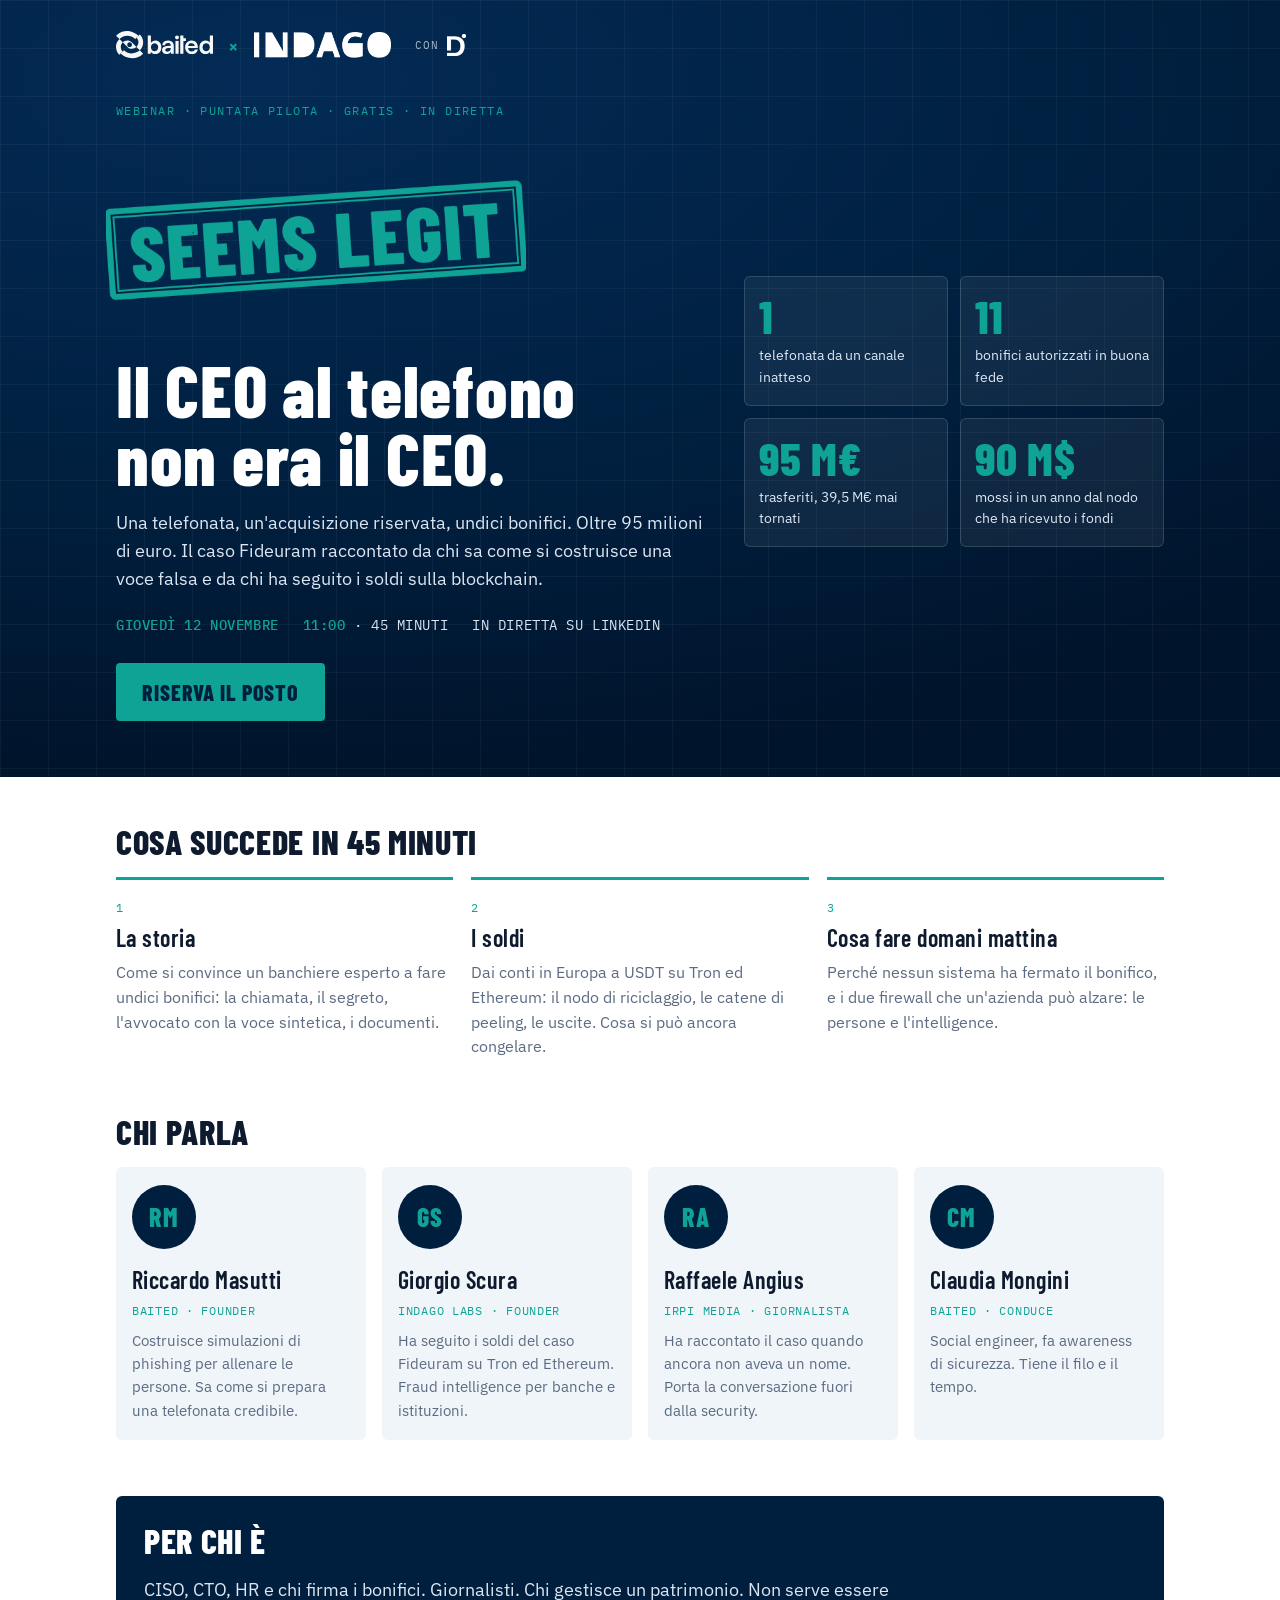
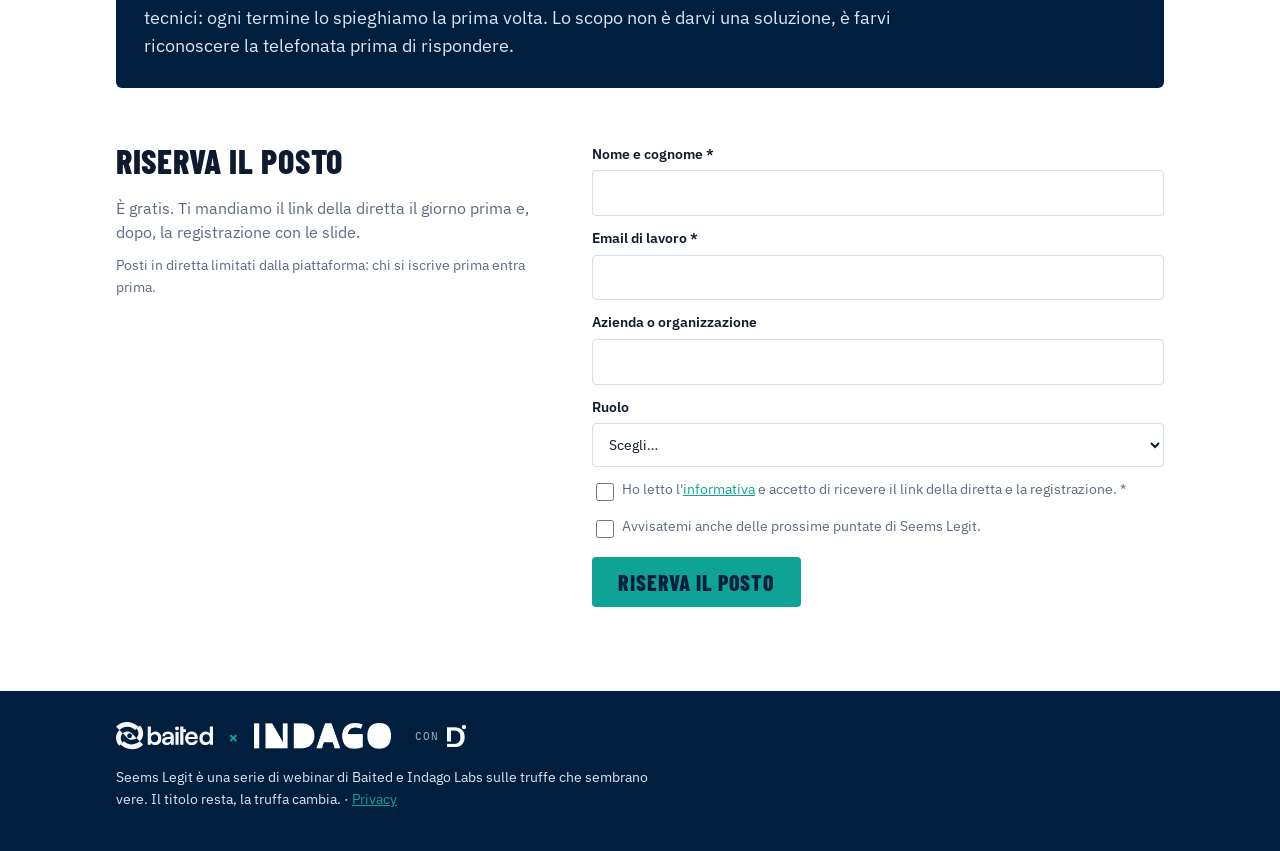
==== index.html @ a0cdb26d "Landing Seems Legit, puntata pilota 12/11: pagina, modulo, privacy" ====
<!doctype html>
<html lang="it"><head><meta charset="utf-8"><meta name="viewport" content="width=device-width, initial-scale=1, viewport-fit=cover">
<title>Seems Legit · Il CEO al telefono non era il CEO</title>
<meta name="description" content="Webinar gratuito, giovedì 12 novembre alle 11:00: il caso Fideuram raccontato da chi sa come si costruisce una voce falsa e da chi ha seguito i soldi. Baited × Indago Labs.">
<meta property="og:title" content="Seems Legit · Il CEO al telefono non era il CEO">
<meta property="og:description" content="Webinar gratuito, 12 novembre ore 11:00. Una telefonata, 11 bonifici, 95 milioni. Baited × Indago Labs, con Decripto.">
<meta property="og:image" content="og.png"><meta property="og:type" content="website">
<link rel="stylesheet" href="https://fonts.googleapis.com/css2?family=Barlow+Condensed:wght@600;800&family=IBM+Plex+Sans:wght@400;500;600&family=IBM+Plex+Mono:wght@400;500&display=swap">
<link rel="stylesheet" href="stile.css?v=20261022a">
</head><body>
<header class="hero">
  <div class="wrap">
    <div class="brands"><img src="loghi/baited-logo-white.svg" alt="Baited" class="l-baited"><span class="x">×</span><img src="loghi/indago-logo-white.png" alt="Indago Labs" class="l-indago"><span class="con">con <img src="loghi/decripto-glifo-bianco.png" alt="Decripto"></span></div>
    <div class="hero-grid">
      <div>
        <p class="eyebrow">Webinar · puntata pilota · gratis · in diretta</p>
        <img src="loghi/timbro.png" alt="Seems Legit" class="stamp">
        <h1>Il CEO al telefono<br>non era il CEO.</h1>
        <p class="sub">Una telefonata, un'acquisizione riservata, undici bonifici. Oltre 95 milioni di euro. Il caso Fideuram raccontato da chi sa come si costruisce una voce falsa e da chi ha seguito i soldi sulla blockchain.</p>
        <div class="when"><span><b>Giovedì 12 novembre</b></span><span><b>11:00</b> · 45 minuti</span><span>In diretta su LinkedIn</span></div>
        <a class="btn" href="#iscriviti">Riserva il posto</a>
      </div>
      <div class="numbers">
        <div><b>1</b><span>telefonata da un canale inatteso</span></div>
        <div><b>11</b><span>bonifici autorizzati in buona fede</span></div>
        <div><b>95 M€</b><span>trasferiti, 39,5 M€ mai tornati</span></div>
        <div><b>90 M$</b><span>mossi in un anno dal nodo che ha ricevuto i fondi</span></div>
      </div>
    </div>
  </div>
</header>

<main>
<section class="wrap sec">
  <h2>Cosa succede in 45 minuti</h2>
  <div class="cols">
    <div class="col"><span class="k">1</span><h3>La storia</h3><p>Come si convince un banchiere esperto a fare undici bonifici: la chiamata, il segreto, l'avvocato con la voce sintetica, i documenti.</p></div>
    <div class="col"><span class="k">2</span><h3>I soldi</h3><p>Dai conti in Europa a USDT su Tron ed Ethereum: il nodo di riciclaggio, le catene di peeling, le uscite. Cosa si può ancora congelare.</p></div>
    <div class="col"><span class="k">3</span><h3>Cosa fare domani mattina</h3><p>Perché nessun sistema ha fermato il bonifico, e i due firewall che un'azienda può alzare: le persone e l'intelligence.</p></div>
  </div>
</section>

<section class="wrap sec">
  <h2>Chi parla</h2>
  <div class="people">
    <div class="p"><div class="ava">RM</div><h3>Riccardo Masutti</h3><p class="r">Baited · founder</p><p>Costruisce simulazioni di phishing per allenare le persone. Sa come si prepara una telefonata credibile.</p></div>
    <div class="p"><div class="ava">GS</div><h3>Giorgio Scura</h3><p class="r">Indago Labs · founder</p><p>Ha seguito i soldi del caso Fideuram su Tron ed Ethereum. Fraud intelligence per banche e istituzioni.</p></div>
    <div class="p"><div class="ava">RA</div><h3>Raffaele Angius</h3><p class="r">IRPI Media · giornalista</p><p>Ha raccontato il caso quando ancora non aveva un nome. Porta la conversazione fuori dalla security.</p></div>
    <div class="p"><div class="ava">CM</div><h3>Claudia Mongini</h3><p class="r">Baited · conduce</p><p>Social engineer, fa awareness di sicurezza. Tiene il filo e il tempo.</p></div>
  </div>
</section>

<section class="wrap sec who">
  <div class="box">
    <h2>Per chi è</h2>
    <p>CISO, CTO, HR e chi firma i bonifici. Giornalisti. Chi gestisce un patrimonio. Non serve essere tecnici: ogni termine lo spieghiamo la prima volta. Lo scopo non è darvi una soluzione, è farvi riconoscere la telefonata prima di rispondere.</p>
  </div>
</section>

<section class="wrap sec" id="iscriviti">
  <div class="form-grid">
    <div>
      <h2>Riserva il posto</h2>
      <p>È gratis. Ti mandiamo il link della diretta il giorno prima e, dopo, la registrazione con le slide.</p>
      <p class="small">Posti in diretta limitati dalla piattaforma: chi si iscrive prima entra prima.</p>
    </div>
    <form id="modulo" novalidate>
      <label for="nome">Nome e cognome *<input id="nome" name="nome" type="text" required autocomplete="name"></label>
      <label for="email">Email di lavoro *<input id="email" name="email" type="email" required autocomplete="email"></label>
      <label for="azienda">Azienda o organizzazione<input id="azienda" name="azienda" type="text" autocomplete="organization"></label>
      <label for="ruolo">Ruolo<select id="ruolo" name="ruolo"><option value="">Scegli…</option><option>CISO / sicurezza</option><option>CTO / IT</option><option>HR</option><option>Direzione / amministrazione</option><option>Finanza / tesoreria</option><option>Giornalista</option><option>Privato / investitore</option><option>Altro</option></select></label>
      <label class="chk"><input id="consenso" name="consenso" type="checkbox" required> <span>Ho letto l'<a href="privacy.html">informativa</a> e accetto di ricevere il link della diretta e la registrazione. *</span></label>
      <label class="chk"><input id="news" name="news" type="checkbox"> <span>Avvisatemi anche delle prossime puntate di Seems Legit.</span></label>
      <button class="btn" type="submit" id="invia">Riserva il posto</button>
      <p class="esito" id="esito" hidden></p>
    </form>
  </div>
</section>
</main>

<footer>
  <div class="wrap">
    <div class="brands dark"><img src="loghi/baited-logo-white.svg" alt="Baited" class="l-baited"><span class="x">×</span><img src="loghi/indago-logo-white.png" alt="Indago Labs" class="l-indago"><span class="con">con <img src="loghi/decripto-glifo-bianco.png" alt="Decripto"></span></div>
    <p>Seems Legit è una serie di webinar di Baited e Indago Labs sulle truffe che sembrano vere. Il titolo resta, la truffa cambia. · <a href="privacy.html">Privacy</a></p>
  </div>
</footer>
<script src="config.js?v=20261022a"></script>
<script src="modulo.js?v=20261022a"></script>
</body></html>
---- stile.css ----
:root{--navy:#001F3F;--navy2:#032B55;--teal:#0FA396;--ice:#F0F5FA;--ink:#0E1B2E;--muted:#5B6B82;--line:#D6DEE8;--white:#fff;
--display:"Barlow Condensed","Arial Narrow",sans-serif;--body:"IBM Plex Sans",system-ui,sans-serif;--mono:"IBM Plex Mono",ui-monospace,monospace}
*{box-sizing:border-box}
html{color-scheme:light}
body{margin:0;background:var(--white);color:var(--ink);font-family:var(--body);font-size:16px;line-height:1.55}
.wrap{max-width:1080px;margin:0 auto;padding-left:max(16px,env(safe-area-inset-left,0px));padding-right:max(16px,env(safe-area-inset-right,0px))}
.hero{background:radial-gradient(120% 90% at 20% 10%,var(--navy2),var(--navy) 60%,#00142B);color:#fff;padding-block:28px 56px;position:relative;overflow:hidden}
.hero::before{content:"";position:absolute;inset:0;background-image:linear-gradient(rgba(255,255,255,.045) 1px,transparent 1px),linear-gradient(90deg,rgba(255,255,255,.045) 1px,transparent 1px);background-size:48px 48px;pointer-events:none}
.hero .wrap{position:relative}
.brands{display:flex;align-items:center;gap:16px;flex-wrap:wrap}
.brands .l-baited{height:28px}
.brands .l-indago{height:26px}
.brands .x{font-family:var(--display);color:var(--teal);font-size:22px;font-weight:600}
.brands .con{font-family:var(--mono);font-size:11px;letter-spacing:.1em;text-transform:uppercase;color:rgba(240,245,250,.7);display:flex;align-items:center;gap:8px;margin-left:8px}
.brands .con img{height:22px}
.hero-grid{display:grid;grid-template-columns:1.4fr 1fr;gap:40px;align-items:center;margin-top:40px}
.eyebrow{font-family:var(--mono);font-size:12px;letter-spacing:.12em;text-transform:uppercase;color:var(--teal);margin:0 0 14px}
.stamp{width:min(420px,80%);height:auto;display:block;margin:0 0 10px -10px}
h1{font-family:var(--display);font-weight:800;font-size:clamp(40px,6.5vw,72px);line-height:.95;margin:0;letter-spacing:.01em;text-wrap:balance}
.sub{font-size:18px;color:#DCE6F2;max-width:58ch;margin:18px 0 0}
.when{display:flex;flex-wrap:wrap;gap:8px 24px;font-family:var(--mono);font-size:14px;color:#DCE6F2;margin:22px 0 26px;letter-spacing:.04em;text-transform:uppercase}
.when b{color:var(--teal);font-weight:500}
.btn{display:inline-block;background:var(--teal);color:var(--navy);font-family:var(--display);font-weight:800;font-size:22px;letter-spacing:.04em;text-transform:uppercase;padding:12px 26px;border-radius:4px;text-decoration:none;border:0;cursor:pointer}
.btn:hover{filter:brightness(1.08)} .btn:focus-visible{outline:3px solid #fff;outline-offset:2px}
.numbers{display:grid;grid-template-columns:1fr 1fr;gap:12px}
.numbers div{background:rgba(255,255,255,.06);border:1px solid rgba(255,255,255,.14);border-radius:6px;padding:16px 14px;min-width:0}
.numbers b{display:block;font-family:var(--display);font-weight:800;font-size:46px;line-height:1;color:var(--teal);letter-spacing:.01em}
.numbers span{display:block;font-size:14px;color:#DCE6F2;margin-top:6px}
.sec{padding-block:48px 8px}
h2{font-family:var(--display);font-weight:800;font-size:34px;text-transform:uppercase;letter-spacing:.02em;margin:0 0 18px;line-height:1}
h3{font-family:var(--display);font-weight:600;font-size:24px;margin:0 0 4px;letter-spacing:.02em}
.cols{display:grid;grid-template-columns:repeat(3,1fr);gap:18px}
.col{border-top:3px solid var(--teal);padding-top:14px;min-width:0}
.col .k{font-family:var(--mono);font-size:12px;color:var(--teal);letter-spacing:.1em}
.col p{margin:4px 0 0;color:var(--muted)}
.people{display:grid;grid-template-columns:repeat(4,1fr);gap:16px}
.p{background:var(--ice);border-radius:6px;padding:18px 16px;min-width:0}
.ava{width:64px;height:64px;border-radius:50%;background:var(--navy);color:var(--teal);font-family:var(--display);font-weight:800;font-size:26px;display:flex;align-items:center;justify-content:center;margin-bottom:12px;letter-spacing:.04em}
.p .r{font-family:var(--mono);font-size:12px;color:var(--teal);letter-spacing:.06em;text-transform:uppercase;margin:0 0 8px}
.p p{margin:0;font-size:15px;color:var(--muted)}
.who .box{background:var(--navy);color:#fff;border-radius:6px;padding:28px 28px}
.who .box p{margin:0;font-size:18px;max-width:70ch;color:#DCE6F2}
.form-grid{display:grid;grid-template-columns:1fr 1.3fr;gap:36px;padding-bottom:56px}
.form-grid p{color:var(--muted);margin:0 0 10px}
.small{font-size:14px}
form{display:grid;gap:12px}
label{display:grid;gap:5px;font-weight:600;font-size:14px}
input[type=text],input[type=email],select{font:inherit;font-weight:400;padding:11px 12px;border:1.5px solid var(--line);border-radius:4px;background:#fff;color:var(--ink);min-width:0;width:100%}
input:focus-visible,select:focus-visible{outline:3px solid var(--teal);outline-offset:1px;border-color:var(--teal)}
.chk{grid-template-columns:auto 1fr;align-items:start;font-weight:400;color:var(--muted)}
.chk input{margin-top:4px;width:18px;height:18px;accent-color:var(--teal)}
.chk a{color:var(--teal)}
form .btn{justify-self:start;margin-top:4px}
.esito{padding:12px 14px;border-radius:4px;background:var(--ice);color:var(--ink);font-size:15px;margin:0}
.esito.ok{background:#E4F3EA;color:#1E6B40}
.esito.err{background:#FBE4E1;color:#8E2A22}
footer{background:var(--navy);color:#DCE6F2;padding-block:28px 40px;margin-top:20px}
footer p{margin:14px 0 0;font-size:14px;max-width:70ch}
footer a{color:var(--teal)}
@media (max-width:860px){.hero-grid,.form-grid{grid-template-columns:1fr}.cols{grid-template-columns:1fr}.people{grid-template-columns:1fr 1fr}}
@media (max-width:480px){.people{grid-template-columns:1fr}.numbers b{font-size:38px}}
@media (prefers-reduced-motion:reduce){*{transition:none!important}}
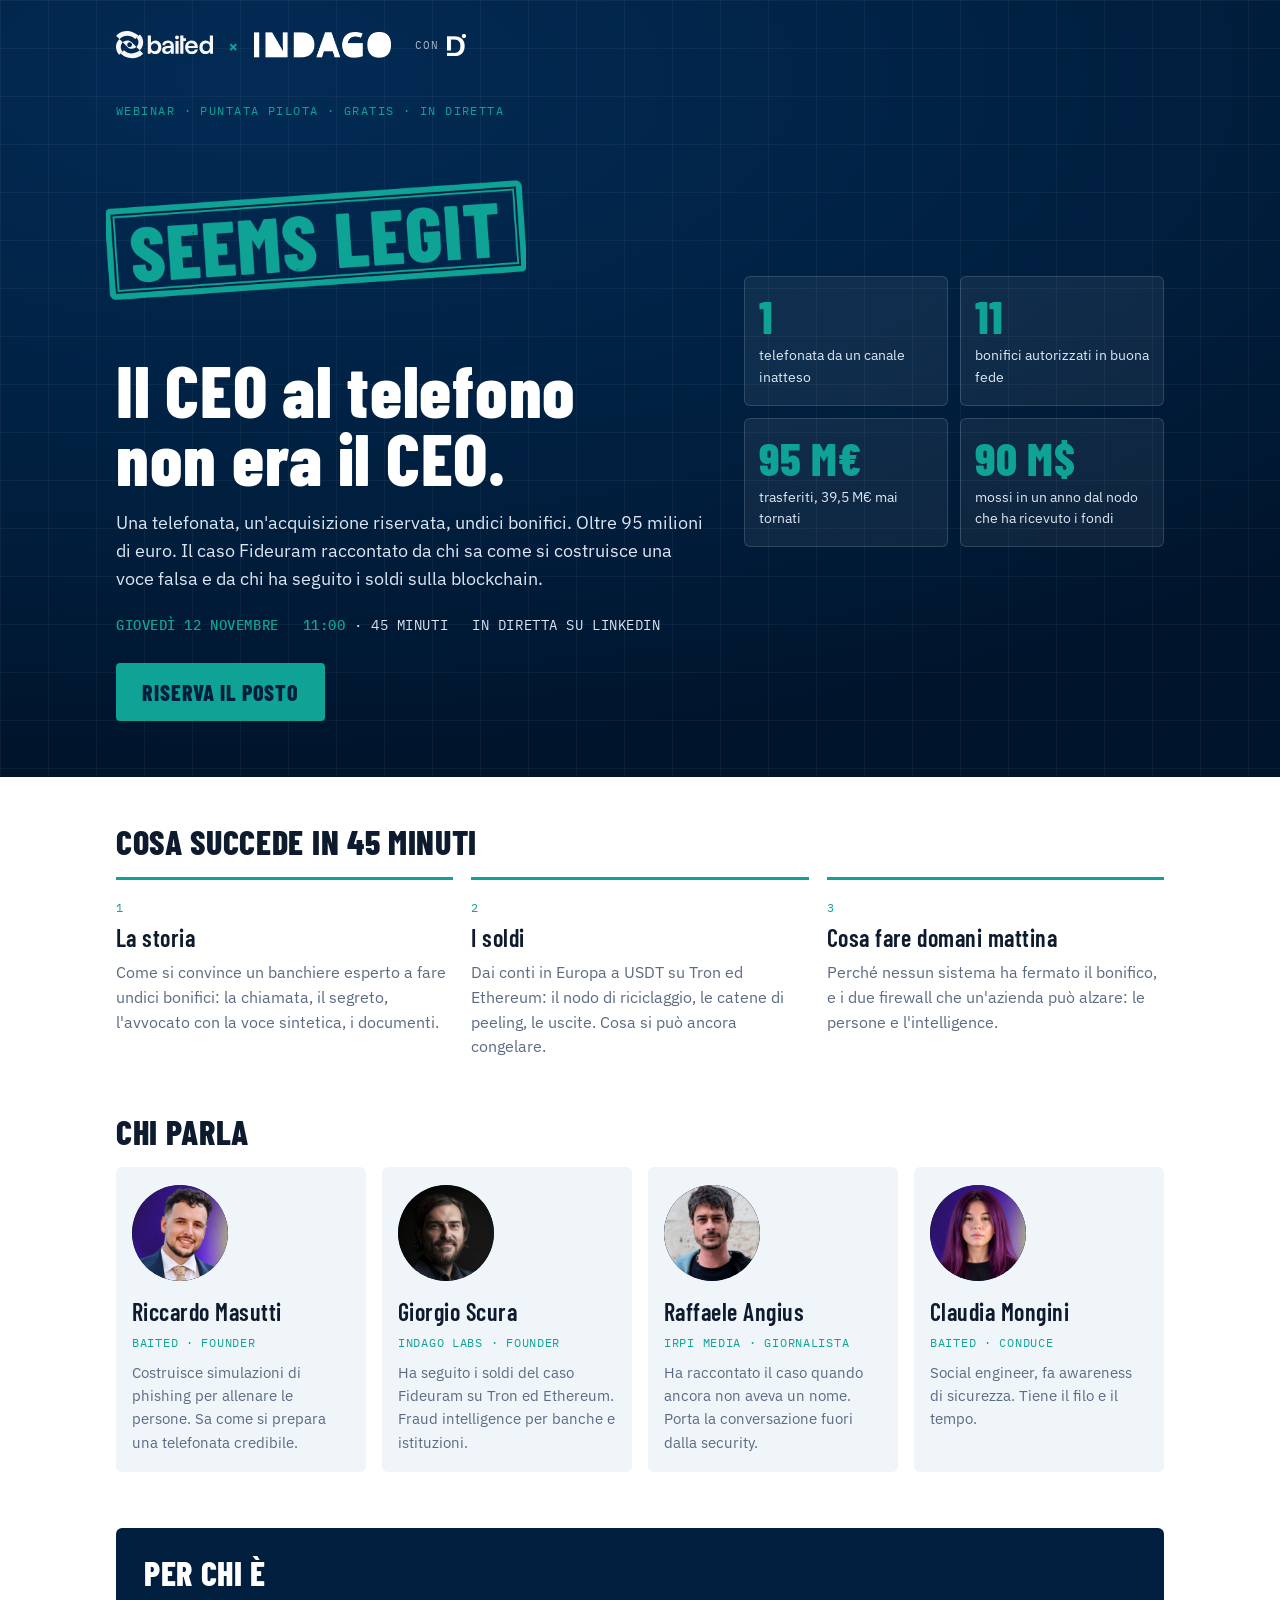
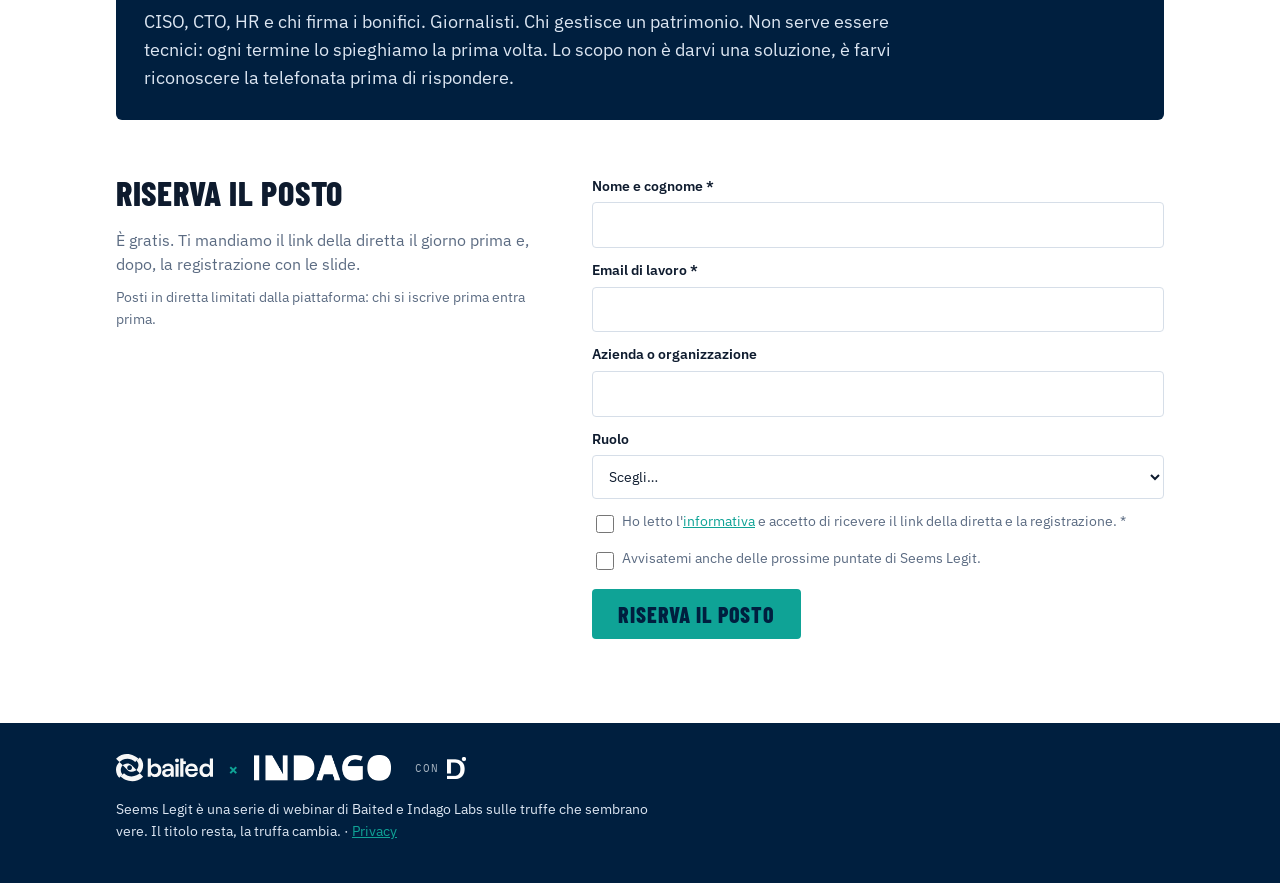
==== commit e4cda3c1: "Foto dei relatori" ====
--- a/index.html
+++ b/index.html
@@ -6,7 +6,7 @@
 <meta property="og:description" content="Webinar gratuito, 12 novembre ore 11:00. Una telefonata, 11 bonifici, 95 milioni. Baited × Indago Labs, con Decripto.">
 <meta property="og:image" content="og.png"><meta property="og:type" content="website">
 <link rel="stylesheet" href="https://fonts.googleapis.com/css2?family=Barlow+Condensed:wght@600;800&family=IBM+Plex+Sans:wght@400;500;600&family=IBM+Plex+Mono:wght@400;500&display=swap">
-<link rel="stylesheet" href="stile.css?v=20261022a">
+<link rel="stylesheet" href="stile.css?v=20261022b">
 </head><body>
 <header class="hero">
   <div class="wrap">
@@ -43,10 +43,10 @@
 <section class="wrap sec">
   <h2>Chi parla</h2>
   <div class="people">
-    <div class="p"><div class="ava">RM</div><h3>Riccardo Masutti</h3><p class="r">Baited · founder</p><p>Costruisce simulazioni di phishing per allenare le persone. Sa come si prepara una telefonata credibile.</p></div>
-    <div class="p"><div class="ava">GS</div><h3>Giorgio Scura</h3><p class="r">Indago Labs · founder</p><p>Ha seguito i soldi del caso Fideuram su Tron ed Ethereum. Fraud intelligence per banche e istituzioni.</p></div>
-    <div class="p"><div class="ava">RA</div><h3>Raffaele Angius</h3><p class="r">IRPI Media · giornalista</p><p>Ha raccontato il caso quando ancora non aveva un nome. Porta la conversazione fuori dalla security.</p></div>
-    <div class="p"><div class="ava">CM</div><h3>Claudia Mongini</h3><p class="r">Baited · conduce</p><p>Social engineer, fa awareness di sicurezza. Tiene il filo e il tempo.</p></div>
+    <div class="p"><div class="ava"><img src="foto/riccardo-masutti.jpg" alt="Riccardo Masutti" width="480" height="480" loading="lazy"></div><h3>Riccardo Masutti</h3><p class="r">Baited · founder</p><p>Costruisce simulazioni di phishing per allenare le persone. Sa come si prepara una telefonata credibile.</p></div>
+    <div class="p"><div class="ava"><img src="foto/giorgio-scura.jpg" alt="Giorgio Scura" width="480" height="480" loading="lazy"></div><h3>Giorgio Scura</h3><p class="r">Indago Labs · founder</p><p>Ha seguito i soldi del caso Fideuram su Tron ed Ethereum. Fraud intelligence per banche e istituzioni.</p></div>
+    <div class="p"><div class="ava"><img src="foto/raffaele-angius.jpg" alt="Raffaele Angius" width="480" height="480" loading="lazy"></div><h3>Raffaele Angius</h3><p class="r">IRPI Media · giornalista</p><p>Ha raccontato il caso quando ancora non aveva un nome. Porta la conversazione fuori dalla security.</p></div>
+    <div class="p"><div class="ava"><img src="foto/claudia-mongini.jpg" alt="Claudia Mongini" width="480" height="480" loading="lazy"></div><h3>Claudia Mongini</h3><p class="r">Baited · conduce</p><p>Social engineer, fa awareness di sicurezza. Tiene il filo e il tempo.</p></div>
   </div>
 </section>
 
--- a/stile.css
+++ b/stile.css
@@ -35,7 +35,8 @@
 .col p{margin:4px 0 0;color:var(--muted)}
 .people{display:grid;grid-template-columns:repeat(4,1fr);gap:16px}
 .p{background:var(--ice);border-radius:6px;padding:18px 16px;min-width:0}
-.ava{width:64px;height:64px;border-radius:50%;background:var(--navy);color:var(--teal);font-family:var(--display);font-weight:800;font-size:26px;display:flex;align-items:center;justify-content:center;margin-bottom:12px;letter-spacing:.04em}
+.ava img{width:100%;height:100%;object-fit:cover;border-radius:50%;display:block}
+.ava{width:96px;height:96px;overflow:hidden;border-radius:50%;background:var(--navy);color:var(--teal);font-family:var(--display);font-weight:800;font-size:26px;display:flex;align-items:center;justify-content:center;margin-bottom:12px;letter-spacing:.04em}
 .p .r{font-family:var(--mono);font-size:12px;color:var(--teal);letter-spacing:.06em;text-transform:uppercase;margin:0 0 8px}
 .p p{margin:0;font-size:15px;color:var(--muted)}
 .who .box{background:var(--navy);color:#fff;border-radius:6px;padding:28px 28px}
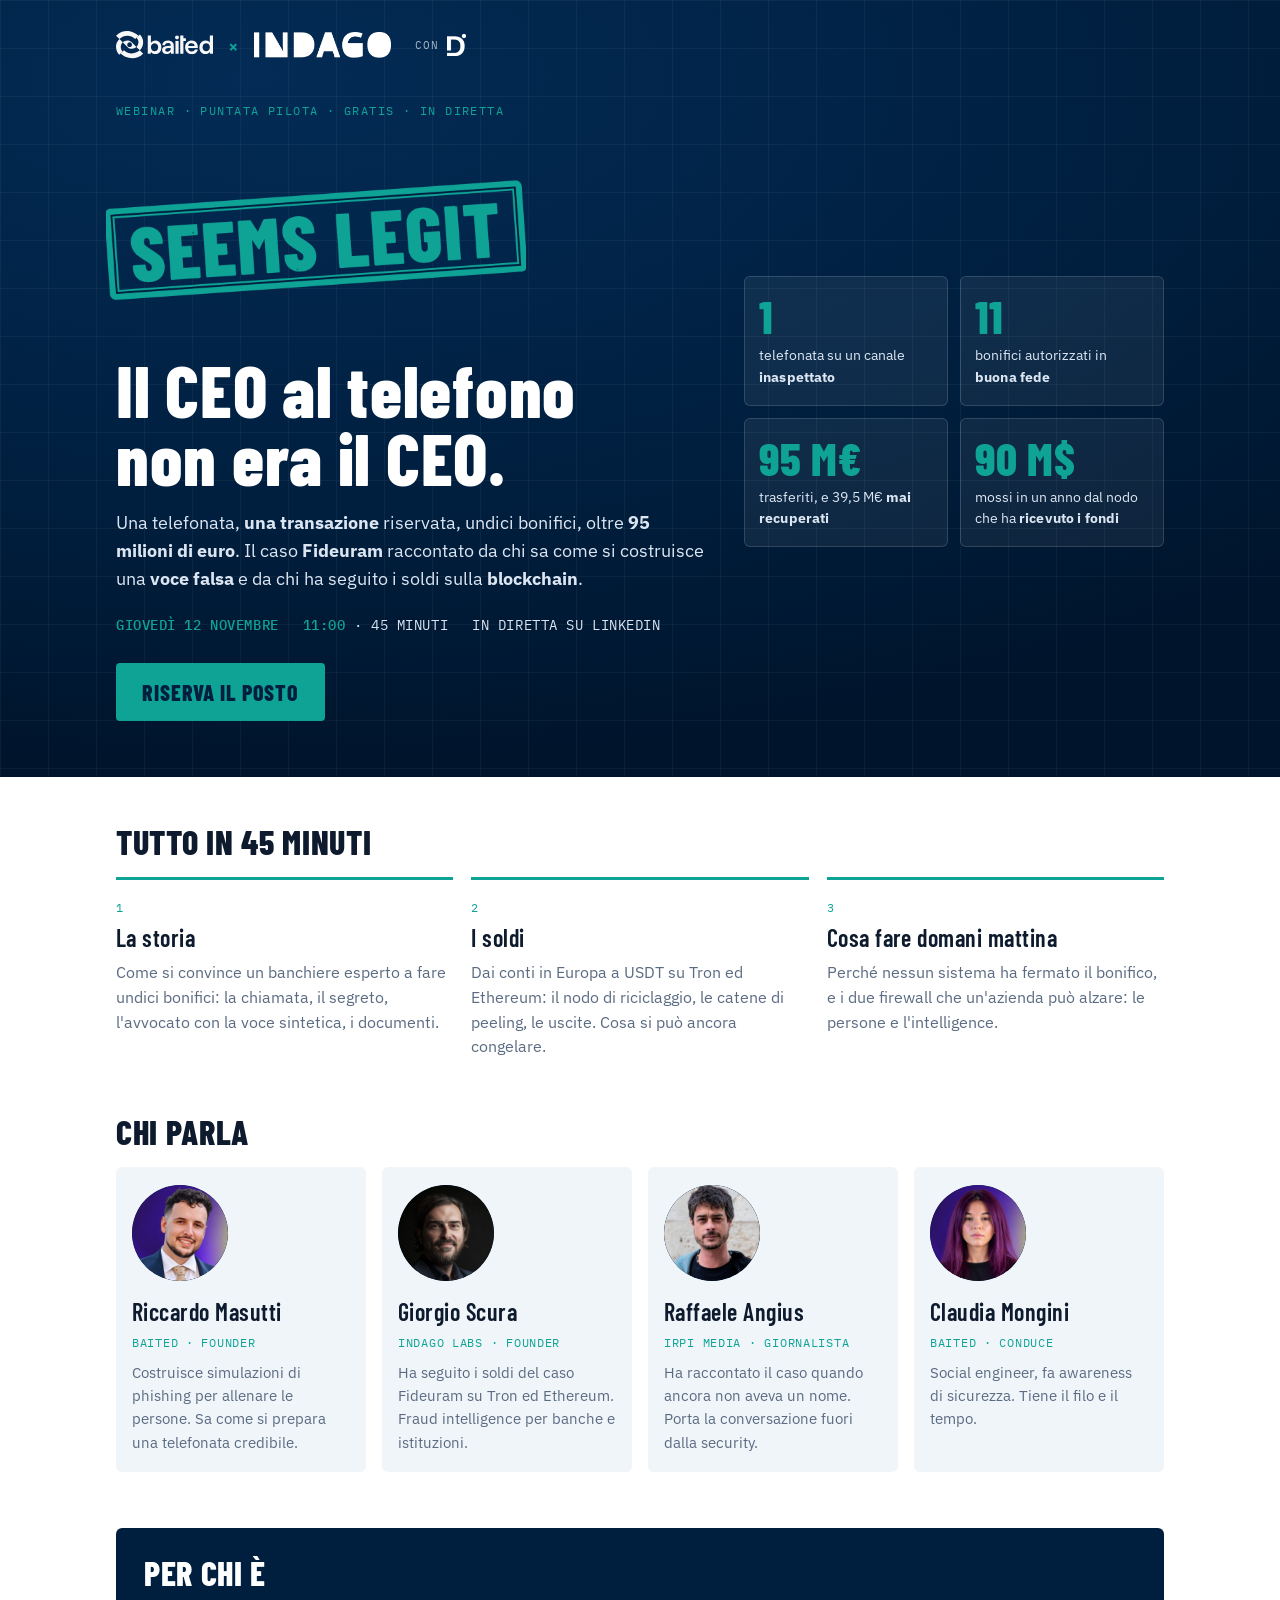
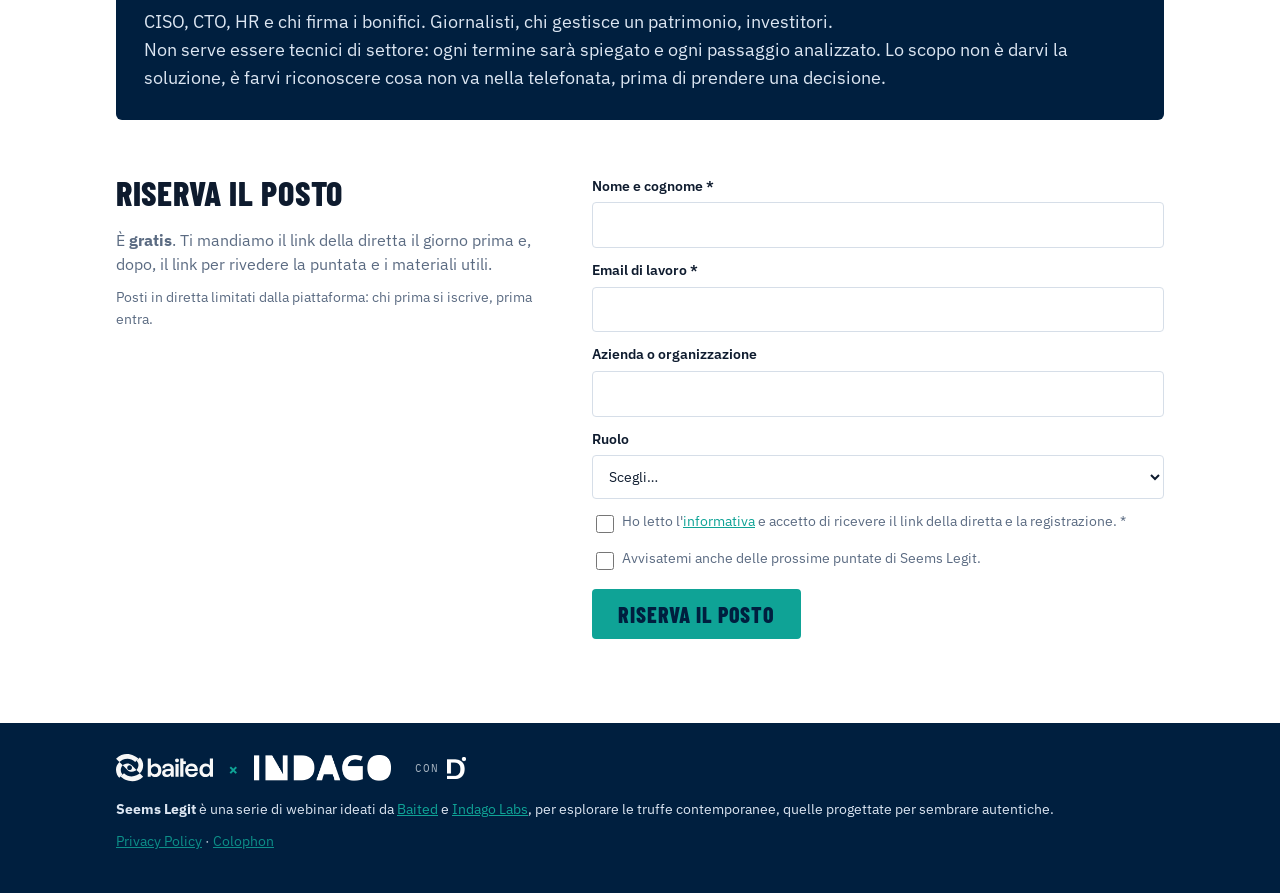
==== commit c1a73592: "Landing: testi rivisti da Claudia (hero, numeri, Per chi è, CTA, footer con link), pagina Colophon, " ====
--- a/index.html
+++ b/index.html
@@ -6,7 +6,7 @@
 <meta property="og:description" content="Webinar gratuito, 12 novembre ore 11:00. Una telefonata, 11 bonifici, 95 milioni. Baited × Indago Labs, con Decripto.">
 <meta property="og:image" content="og.png"><meta property="og:type" content="website">
 <link rel="stylesheet" href="https://fonts.googleapis.com/css2?family=Barlow+Condensed:wght@600;800&family=IBM+Plex+Sans:wght@400;500;600&family=IBM+Plex+Mono:wght@400;500&display=swap">
-<link rel="stylesheet" href="stile.css?v=20261022b">
+<link rel="stylesheet" href="stile.css?v=20261102">
 </head><body>
 <header class="hero">
   <div class="wrap">
@@ -16,15 +16,15 @@
         <p class="eyebrow">Webinar · puntata pilota · gratis · in diretta</p>
         <img src="loghi/timbro.png" alt="Seems Legit" class="stamp">
         <h1>Il CEO al telefono<br>non era il CEO.</h1>
-        <p class="sub">Una telefonata, un'acquisizione riservata, undici bonifici. Oltre 95 milioni di euro. Il caso Fideuram raccontato da chi sa come si costruisce una voce falsa e da chi ha seguito i soldi sulla blockchain.</p>
+        <p class="sub">Una telefonata, <b>una transazione</b> riservata, undici bonifici, oltre <b>95 milioni di euro</b>. Il caso <b>Fideuram</b> raccontato da chi sa come si costruisce una <b>voce falsa</b> e da chi ha seguito i soldi sulla <b>blockchain</b>.</p>
         <div class="when"><span><b>Giovedì 12 novembre</b></span><span><b>11:00</b> · 45 minuti</span><span>In diretta su LinkedIn</span></div>
         <a class="btn" href="#iscriviti">Riserva il posto</a>
       </div>
       <div class="numbers">
-        <div><b>1</b><span>telefonata da un canale inatteso</span></div>
-        <div><b>11</b><span>bonifici autorizzati in buona fede</span></div>
-        <div><b>95 M€</b><span>trasferiti, 39,5 M€ mai tornati</span></div>
-        <div><b>90 M$</b><span>mossi in un anno dal nodo che ha ricevuto i fondi</span></div>
+        <div><b>1</b><span>telefonata su un canale <b>inaspettato</b></span></div>
+        <div><b>11</b><span>bonifici autorizzati in <b>buona fede</b></span></div>
+        <div><b>95 M€</b><span>trasferiti, e 39,5 M€ <b>mai recuperati</b></span></div>
+        <div><b>90 M$</b><span>mossi in un anno dal nodo che ha <b>ricevuto i fondi</b></span></div>
       </div>
     </div>
   </div>
@@ -32,7 +32,7 @@
 
 <main>
 <section class="wrap sec">
-  <h2>Cosa succede in 45 minuti</h2>
+  <h2>Tutto in 45 minuti</h2>
   <div class="cols">
     <div class="col"><span class="k">1</span><h3>La storia</h3><p>Come si convince un banchiere esperto a fare undici bonifici: la chiamata, il segreto, l'avvocato con la voce sintetica, i documenti.</p></div>
     <div class="col"><span class="k">2</span><h3>I soldi</h3><p>Dai conti in Europa a USDT su Tron ed Ethereum: il nodo di riciclaggio, le catene di peeling, le uscite. Cosa si può ancora congelare.</p></div>
@@ -53,7 +53,7 @@
 <section class="wrap sec who">
   <div class="box">
     <h2>Per chi è</h2>
-    <p>CISO, CTO, HR e chi firma i bonifici. Giornalisti. Chi gestisce un patrimonio. Non serve essere tecnici: ogni termine lo spieghiamo la prima volta. Lo scopo non è darvi una soluzione, è farvi riconoscere la telefonata prima di rispondere.</p>
+    <p>CISO, CTO, HR e chi firma i bonifici. Giornalisti, chi gestisce un patrimonio, investitori.<br>Non serve essere tecnici di settore: ogni termine sarà spiegato e ogni passaggio analizzato. Lo scopo non è darvi la soluzione, è farvi riconoscere cosa non va nella telefonata, prima di prendere una decisione.</p>
   </div>
 </section>
 
@@ -61,8 +61,8 @@
   <div class="form-grid">
     <div>
       <h2>Riserva il posto</h2>
-      <p>È gratis. Ti mandiamo il link della diretta il giorno prima e, dopo, la registrazione con le slide.</p>
-      <p class="small">Posti in diretta limitati dalla piattaforma: chi si iscrive prima entra prima.</p>
+      <p>È <b>gratis</b>. Ti mandiamo il link della diretta il giorno prima e, dopo, il link per rivedere la puntata e i materiali utili.</p>
+      <p class="small">Posti in diretta limitati dalla piattaforma: chi prima si iscrive, prima entra.</p>
     </div>
     <form id="modulo" novalidate>
       <label for="nome">Nome e cognome *<input id="nome" name="nome" type="text" required autocomplete="name"></label>
@@ -81,9 +81,10 @@
 <footer>
   <div class="wrap">
     <div class="brands dark"><img src="loghi/baited-logo-white.svg" alt="Baited" class="l-baited"><span class="x">×</span><img src="loghi/indago-logo-white.png" alt="Indago Labs" class="l-indago"><span class="con">con <img src="loghi/decripto-glifo-bianco.png" alt="Decripto"></span></div>
-    <p>Seems Legit è una serie di webinar di Baited e Indago Labs sulle truffe che sembrano vere. Il titolo resta, la truffa cambia. · <a href="privacy.html">Privacy</a></p>
+    <p><b>Seems Legit</b> è una serie di webinar ideati da <a href="https://baited.ch/?utm_source=seemslegit&utm_medium=landing&utm_campaign=pilota" target="_blank" rel="noopener">Baited</a> e <a href="https://indagolabs.eu/?utm_source=seemslegit&utm_medium=landing&utm_campaign=pilota" target="_blank" rel="noopener">Indago Labs</a>, per esplorare le truffe contemporanee, quelle progettate per sembrare autentiche.</p>
+    <p class="links"><a href="privacy.html">Privacy Policy</a> · <a href="colophon.html">Colophon</a></p>
   </div>
 </footer>
-<script src="config.js?v=20261022a"></script>
+<script src="config.js?v=20261022b"></script>
 <script src="modulo.js?v=20261022a"></script>
 </body></html>
--- a/stile.css
+++ b/stile.css
@@ -17,7 +17,7 @@
 .eyebrow{font-family:var(--mono);font-size:12px;letter-spacing:.12em;text-transform:uppercase;color:var(--teal);margin:0 0 14px}
 .stamp{width:min(420px,80%);height:auto;display:block;margin:0 0 10px -10px}
 h1{font-family:var(--display);font-weight:800;font-size:clamp(40px,6.5vw,72px);line-height:.95;margin:0;letter-spacing:.01em;text-wrap:balance}
-.sub{font-size:18px;color:#DCE6F2;max-width:58ch;margin:18px 0 0}
+.sub{font-size:18px;color:#DCE6F2;max-width:none;margin:18px 0 0}
 .when{display:flex;flex-wrap:wrap;gap:8px 24px;font-family:var(--mono);font-size:14px;color:#DCE6F2;margin:22px 0 26px;letter-spacing:.04em;text-transform:uppercase}
 .when b{color:var(--teal);font-weight:500}
 .btn{display:inline-block;background:var(--teal);color:var(--navy);font-family:var(--display);font-weight:800;font-size:22px;letter-spacing:.04em;text-transform:uppercase;padding:12px 26px;border-radius:4px;text-decoration:none;border:0;cursor:pointer}
@@ -40,7 +40,7 @@
 .p .r{font-family:var(--mono);font-size:12px;color:var(--teal);letter-spacing:.06em;text-transform:uppercase;margin:0 0 8px}
 .p p{margin:0;font-size:15px;color:var(--muted)}
 .who .box{background:var(--navy);color:#fff;border-radius:6px;padding:28px 28px}
-.who .box p{margin:0;font-size:18px;max-width:70ch;color:#DCE6F2}
+.who .box p{margin:0;font-size:18px;max-width:none;color:#DCE6F2}
 .form-grid{display:grid;grid-template-columns:1fr 1.3fr;gap:36px;padding-bottom:56px}
 .form-grid p{color:var(--muted);margin:0 0 10px}
 .small{font-size:14px}
@@ -56,8 +56,9 @@
 .esito.ok{background:#E4F3EA;color:#1E6B40}
 .esito.err{background:#FBE4E1;color:#8E2A22}
 footer{background:var(--navy);color:#DCE6F2;padding-block:28px 40px;margin-top:20px}
-footer p{margin:14px 0 0;font-size:14px;max-width:70ch}
+footer p{margin:14px 0 0;font-size:14px;max-width:none}footer a{color:inherit}footer .links{margin-top:10px;opacity:.85}
 footer a{color:var(--teal)}
 @media (max-width:860px){.hero-grid,.form-grid{grid-template-columns:1fr}.cols{grid-template-columns:1fr}.people{grid-template-columns:1fr 1fr}}
 @media (max-width:480px){.people{grid-template-columns:1fr}.numbers b{font-size:38px}}
 @media (prefers-reduced-motion:reduce){*{transition:none!important}}
+.numbers span b{font:inherit;font-weight:700;color:inherit;display:inline;line-height:inherit}
